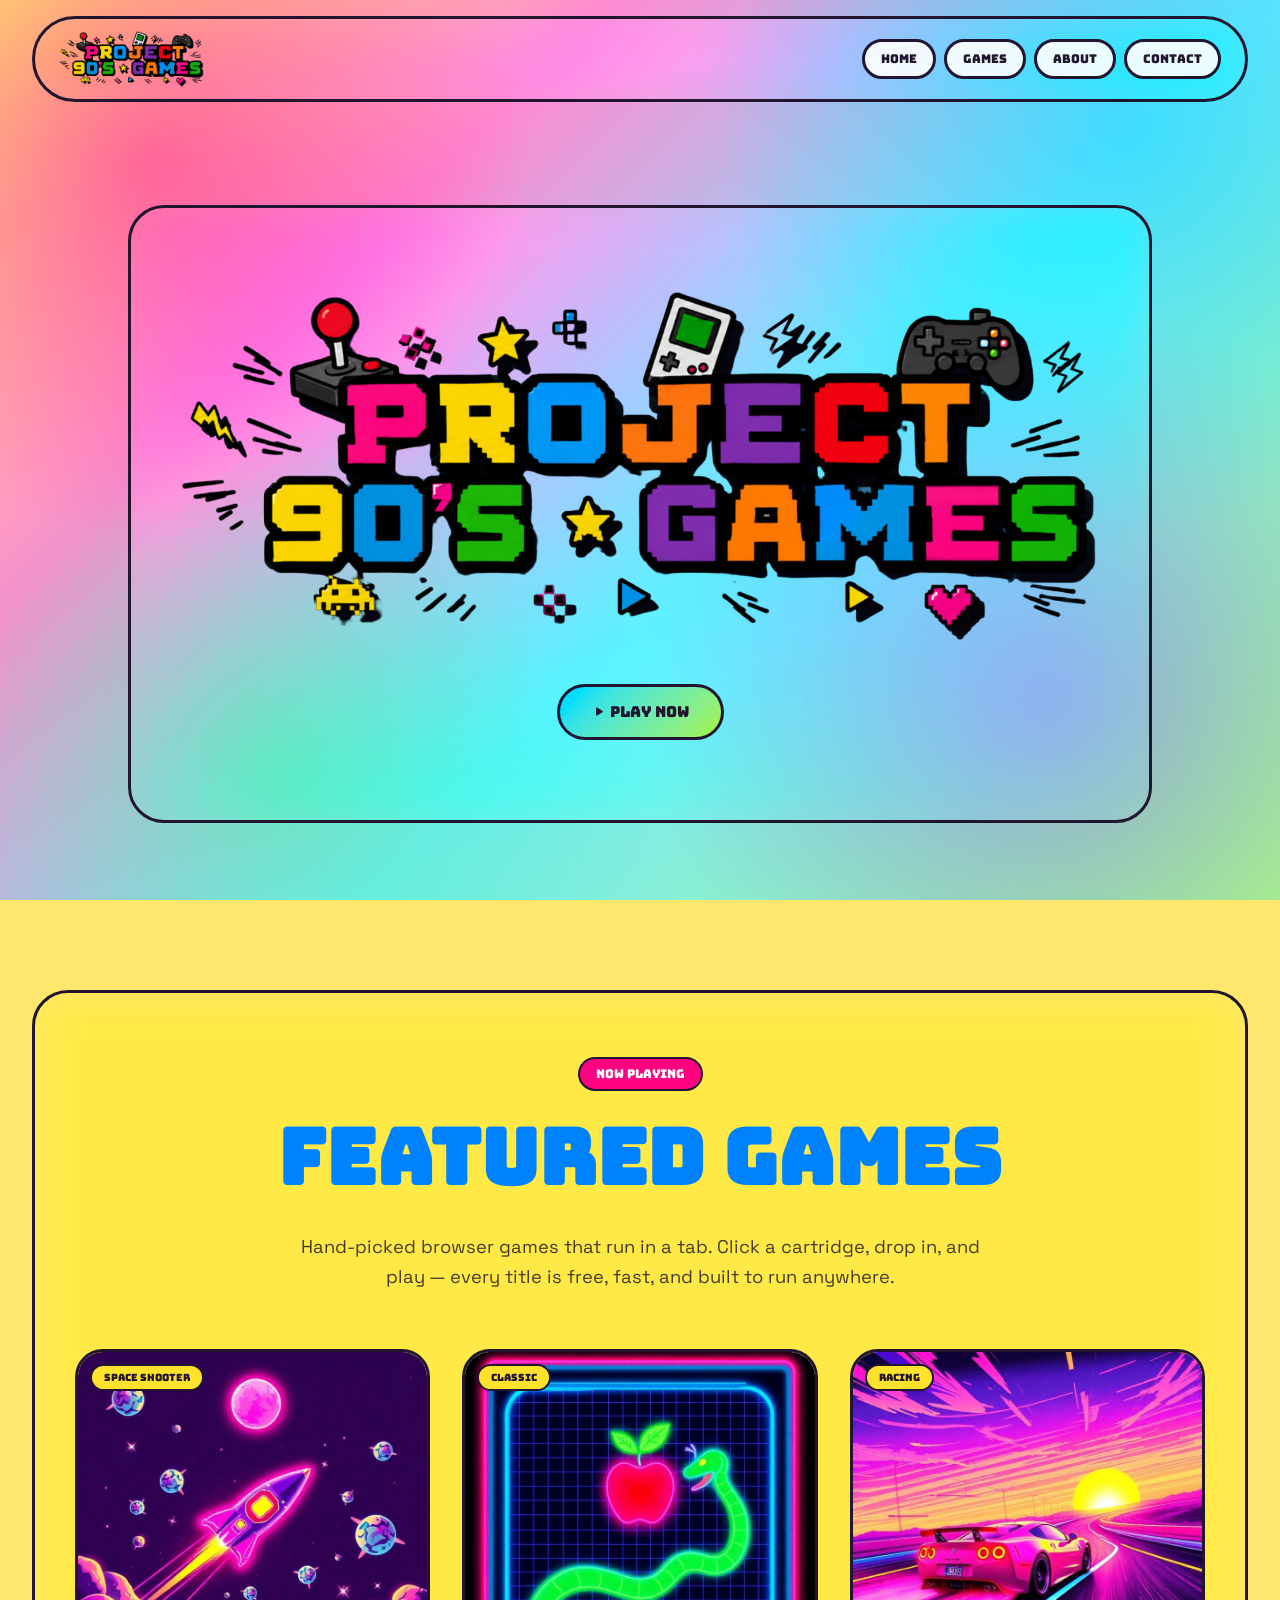
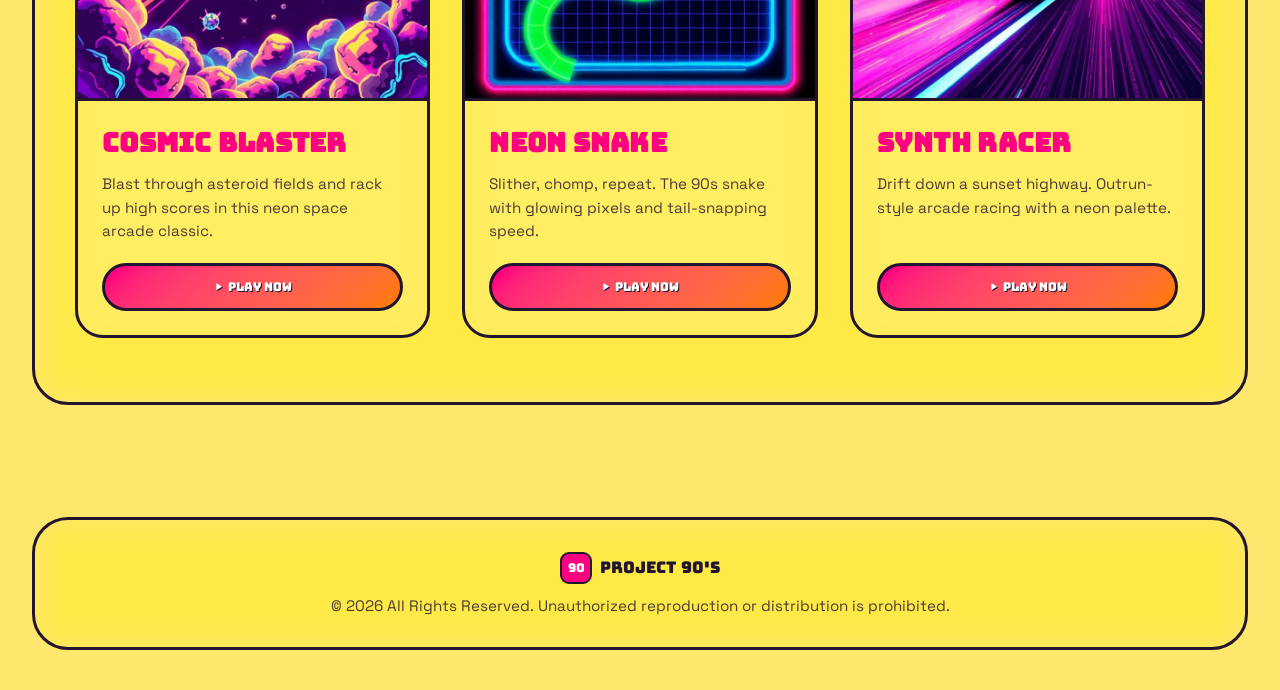
==== index_2.html @ af44f26e "Rename index.html to index_2.html" ====
<!DOCTYPE html>

<html lang="en">
<head>
<meta charset="utf-8"/>
<meta content="width=device-width, initial-scale=1.0" name="viewport"/>
<title>Project 90's — Free HTML Games</title>
<meta content="Project 90's — a neon retro arcade of free HTML browser games. Play instantly, no downloads, all the 90s nostalgia." name="description"/>
<meta content="Project 90's — Free HTML Games" property="og:title"/>
<meta content="A retro arcade of free HTML browser games. Play instantly in your browser." property="og:description"/>
<link href="https://fonts.googleapis.com" rel="preconnect"/>
<link crossorigin="" href="https://fonts.gstatic.com" rel="preconnect"/>
<link href="https://fonts.googleapis.com/css2?family=Bungee&amp;family=Space+Grotesk:wght@400;500;700;900&amp;display=swap" rel="stylesheet"/>
<style>
:root {
  --neon-pink: oklch(0.68 0.28 5);
  --neon-cyan: oklch(0.82 0.16 220);
  --electric-blue: oklch(0.62 0.22 255);
  --arcade-yellow: oklch(0.92 0.18 95);
  --lime: oklch(0.88 0.22 130);
  --orange: oklch(0.74 0.2 50);
  --deep-purple: oklch(0.48 0.22 295);
  --ink: oklch(0.12 0.05 270);
  --grid-color: oklch(0.7 0.18 295 / 0.18);
  --shadow-arcade: 6px 6px 0 var(--ink);
}
* { box-sizing: border-box; margin: 0; padding: 0; }
html { scroll-behavior: smooth; }
body {
  min-height: 100vh;
  overflow-x: hidden;
  color: white;
  font-family: "Space Grotesk", system-ui, sans-serif;
  background-color: oklch(0.16 0.07 275);
  background-image:
    radial-gradient(ellipse 90% 60% at 50% -10%, oklch(0.5 0.25 295 / 0.6), transparent 60%),
    radial-gradient(ellipse 60% 40% at 90% 10%, oklch(0.68 0.28 5 / 0.35), transparent 60%),
    radial-gradient(ellipse 60% 40% at 10% 90%, oklch(0.62 0.22 255 / 0.4), transparent 60%),
    linear-gradient(180deg, oklch(0.14 0.07 275), oklch(0.18 0.09 280));
  background-attachment: fixed;
}
h1, h2, h3, .font-display { font-family: "Bungee", "Press Start 2P", system-ui, sans-serif; letter-spacing: .01em; }
a { color: inherit; text-decoration: none; }
button, a { -webkit-tap-highlight-color: transparent; }
.grid-overlay::before {
  content: "";
  position: fixed;
  inset: 0;
  pointer-events: none;
  background-image: linear-gradient(var(--grid-color) 1px, transparent 1px), linear-gradient(90deg, var(--grid-color) 1px, transparent 1px);
  background-size: 60px 60px;
  -webkit-mask-image: radial-gradient(ellipse 90% 70% at 50% 50%, black 30%, transparent 80%);
  mask-image: radial-gradient(ellipse 90% 70% at 50% 50%, black 30%, transparent 80%);
  z-index: 0;
}
.mouse-orb {
  position: fixed;
  inset: 0;
  pointer-events: none;
  z-index: 0;
  mix-blend-mode: screen;
  background: radial-gradient(circle 380px at 50% 30%, oklch(1 0 0 / 0.18), oklch(0.92 0.18 95 / 0.18) 25%, oklch(0.82 0.16 220 / 0.14) 45%, oklch(0.68 0.28 5 / 0.12) 65%, transparent 80%);
}
.site-header { position: sticky; top: 0; z-index: 50; padding: 16px 32px; transition: padding .25s ease; }
.nav-shell, .glass { background: oklch(1 0 0 / 0.08); backdrop-filter: blur(20px) saturate(140%); border: 3px solid var(--ink); box-shadow: var(--shadow-arcade); }
.nav-shell { max-width: 1280px; margin: 0 auto; display: flex; justify-content: space-between; align-items: center; gap: 18px; border-radius: 999px; padding: 12px 24px; }
.logo { display: flex; align-items: center; gap: 10px; min-width: 0; }
.logo-mark { display: grid; place-items: center; width: 36px; height: 36px; flex: 0 0 auto; border-radius: 12px; background: var(--arcade-yellow); color: var(--ink); border: 3px solid var(--ink); font-size: 14px; }
.logo-text { color: var(--arcade-yellow); font-size: 18px; text-shadow: 2px 2px 0 var(--ink); white-space: nowrap; }
.nav-links { display: flex; align-items: center; gap: 8px; }
.nav-links a {
  display: inline-flex;
  border: 3px solid var(--ink);
  background: rgb(255 255 255 / .9);
  color: var(--ink);
  border-radius: 999px;
  padding: 9px 16px;
  font-family: "Bungee", system-ui, sans-serif;
  font-size: 12px;
  box-shadow: 3px 3px 0 var(--ink);
  transition: transform .2s ease, background .2s ease, box-shadow .2s ease;
}
.nav-links a:hover, .nav-links a:focus-visible { transform: translateY(-2px); background: var(--arcade-yellow); box-shadow: 3px 3px 0 var(--neon-pink); outline: none; }
main, footer { position: relative; z-index: 10; }
.hero { min-height: 88vh; display: flex; align-items: center; justify-content: center; padding: 64px 32px; }
.hero-card { width: 100%; max-width: 1024px; text-align: center; border-radius: 36px; padding: 80px 48px; }
.badge { display: inline-flex; align-items: center; gap: 8px; border: 2px solid var(--ink); background: var(--neon-cyan); color: var(--ink); border-radius: 999px; padding: 7px 16px; font-size: 12px; margin-bottom: 24px; }
.pulse { width: 8px; height: 8px; border-radius: 50%; background: var(--neon-pink); animation: pulse 1.4s infinite ease-in-out; }
@keyframes pulse { 0%, 100% { opacity: 1; transform: scale(1); } 50% { opacity: .35; transform: scale(1.5); } }
.hero h1 { color: var(--arcade-yellow); font-size: clamp(3.15rem, 8.8vw, 7rem); line-height: .95; text-shadow: 3px 3px 0 var(--ink), 6px 6px 0 var(--neon-pink); }
.hero-line { display: inline-flex; align-items: center; justify-content: center; gap: 12px; flex-wrap: wrap; }
.star { display: grid; place-items: center; width: clamp(56px, 8vw, 80px); height: clamp(56px, 8vw, 80px); border-radius: 20px; background: var(--neon-pink); color: var(--ink); border: 3px solid var(--ink); font-size: clamp(24px, 4vw, 40px); text-shadow: none; }
.hero p { max-width: 680px; margin: 32px auto 0; color: rgb(255 255 255 / .85); font-size: clamp(1rem, 2vw, 1.15rem); line-height: 1.65; }
.hero strong { color: var(--neon-cyan); }
.cta-row { display: flex; justify-content: center; align-items: center; gap: 16px; flex-wrap: wrap; margin-top: 40px; }
.btn { display: inline-flex; align-items: center; justify-content: center; gap: 10px; min-height: 56px; border: 3px solid var(--ink); border-radius: 999px; padding: 14px 32px; font-family: "Bungee", system-ui, sans-serif; font-size: 15px; color: var(--ink); transition: transform .2s ease, box-shadow .2s ease, background .2s ease; }
.btn:hover, .btn:focus-visible { transform: translateY(-4px); outline: none; }
.btn-primary { background: linear-gradient(135deg, var(--neon-cyan), var(--lime)); box-shadow: 6px 6px 0 var(--ink), 0 0 40px oklch(0.82 0.16 220 / 0.5); }
.btn-primary:hover { box-shadow: 8px 8px 0 var(--ink), 0 0 60px oklch(0.82 0.16 220 / 0.8); }
.btn-secondary { background: rgb(255 255 255 / .9); box-shadow: 6px 6px 0 var(--neon-pink); }
.btn-secondary:hover { background: var(--arcade-yellow); }
.stats { display: grid; grid-template-columns: repeat(3, 1fr); gap: 24px; margin-top: 48px; }
.stat { border: 3px solid var(--ink); border-radius: 20px; background: rgb(255 255 255 / .1); backdrop-filter: blur(8px); padding: 16px 12px; box-shadow: 4px 4px 0 var(--ink); }
.stat-num { font-family: "Bungee", system-ui, sans-serif; font-size: clamp(1.6rem, 4vw, 2.5rem); text-shadow: 2px 2px 0 var(--ink); }
.stat-label { margin-top: 4px; color: rgb(255 255 255 / .7); font-family: "Bungee", system-ui, sans-serif; font-size: 11px; }
.pink { color: var(--neon-pink); } .lime { color: var(--lime); } .yellow { color: var(--arcade-yellow); }
.games { padding: 80px 32px 112px; }
.games-shell, .footer-shell { max-width: 1280px; margin: 0 auto; border-radius: 36px; background: oklch(1 0 0 / 0.85); backdrop-filter: blur(20px) saturate(140%); border: 3px solid var(--ink); color: var(--ink); box-shadow: var(--shadow-arcade); }
.games-shell { padding: 64px 40px; }
.section-badge { display: inline-block; border: 2px solid var(--ink); background: var(--neon-pink); color: white; border-radius: 999px; padding: 7px 16px; font-family: "Bungee", system-ui, sans-serif; font-size: 12px; }
.games h2 { margin-top: 16px; color: var(--electric-blue); font-size: clamp(2.5rem, 6vw, 5rem); text-shadow: 3px 3px 0 oklch(1 0 0), 6px 6px 0 var(--neon-pink); }
.section-copy { max-width: 680px; margin: 24px auto 0; color: rgb(18 16 36 / .8); font-size: clamp(1rem, 2vw, 1.15rem); line-height: 1.65; text-align: center; }
.games-grid { margin-top: 56px; display: grid; grid-template-columns: repeat(3, minmax(0, 1fr)); gap: 32px; }
.game-card { position: relative; overflow: hidden; display: flex; flex-direction: column; border: 3px solid var(--ink); border-radius: 28px; background: rgb(255 255 255 / .85); backdrop-filter: blur(12px); box-shadow: 6px 6px 0 var(--ink), 0 0 0 oklch(0.68 0.28 5 / 0); transition: transform .3s ease, box-shadow .3s ease; }
.game-card:hover { transform: translateY(-8px); box-shadow: 8px 8px 0 var(--ink), 0 0 40px oklch(0.68 0.28 5 / .55); }
.game-card::after { content: ""; position: absolute; inset: 0; background: linear-gradient(120deg, transparent 30%, oklch(1 0 0 / .35) 50%, transparent 70%); transform: translateX(-120%); transition: transform .8s ease; pointer-events: none; }
.game-card:hover::after { transform: translateX(120%); }
.game-image { position: relative; aspect-ratio: 1 / 1; overflow: hidden; border-bottom: 3px solid var(--ink); background: var(--ink); }
.game-image img { width: 100%; height: 100%; object-fit: cover; display: block; transition: transform .5s ease; }
.game-card:hover img { transform: scale(1.05); }
.game-tag { position: absolute; top: 12px; left: 12px; border: 2px solid var(--ink); border-radius: 999px; background: var(--arcade-yellow); color: var(--ink); padding: 5px 12px; font-family: "Bungee", system-ui, sans-serif; font-size: 10px; box-shadow: 2px 2px 0 var(--ink); }
.game-body { display: flex; flex: 1; flex-direction: column; padding: 24px; }
.game-body h3 { color: var(--neon-pink); font-size: clamp(1.35rem, 2.5vw, 1.65rem); text-shadow: 2px 2px 0 oklch(1 0 0), 3px 3px 0 var(--ink); }
.game-body p { flex: 1; margin-top: 12px; color: rgb(18 16 36 / .75); font-size: .95rem; line-height: 1.55; }
.play-btn { margin-top: 20px; cursor: pointer; border: 3px solid var(--ink); border-radius: 999px; padding: 13px 20px; color: white; background: linear-gradient(135deg, var(--neon-pink), var(--orange)); box-shadow: 4px 4px 0 var(--neon-cyan); text-shadow: 1px 1px 0 var(--ink); font-family: "Bungee", system-ui, sans-serif; font-size: 12px; transition: transform .2s ease, box-shadow .2s ease; }
.play-btn:hover, .play-btn:focus-visible { transform: translateY(-2px); box-shadow: 5px 5px 0 var(--arcade-yellow); outline: none; }
.footer { padding: 0 32px 40px; }
.footer-shell { padding: 32px 24px; text-align: center; }
.footer-logo { display: flex; align-items: center; justify-content: center; gap: 8px; color: var(--ink); font-family: "Bungee", system-ui, sans-serif; }
.footer-mark { display: grid; place-items: center; width: 32px; height: 32px; border: 2px solid var(--ink); border-radius: 9px; background: var(--neon-pink); color: white; font-size: 12px; }
.footer p { margin-top: 12px; color: rgb(18 16 36 / .7); font-size: .95rem; }
@media (max-width: 900px) {
  .site-header { padding: 12px 16px; }
  .nav-shell { border-radius: 28px; padding: 12px; align-items: flex-start; }
  .logo-text { display: none; }
  .nav-links { flex-wrap: wrap; justify-content: flex-end; gap: 6px; }
  .nav-links a { font-size: 10px; padding: 8px 11px; }
  .hero { padding: 44px 16px 56px; min-height: auto; }
  .hero-card { padding: 48px 20px; border-radius: 28px; }
  .hero h1 { font-size: clamp(2.7rem, 14vw, 5.4rem); }
  .cta-row { flex-direction: column; align-items: stretch; }
  .btn { width: 100%; max-width: 320px; margin-inline: auto; }
  .stats { gap: 10px; }
  .stat { padding: 13px 6px; border-radius: 16px; }
  .stat-label { font-size: 9px; }
  .games { padding: 56px 16px 80px; }
  .games-shell { padding: 44px 18px; border-radius: 28px; }
  .games-grid { grid-template-columns: 1fr; gap: 24px; margin-top: 40px; }
  .game-card { max-width: 440px; width: 100%; margin-inline: auto; }
  .footer { padding-inline: 16px; }
}
@media (min-width: 701px) and (max-width: 1050px) { .games-grid { grid-template-columns: repeat(2, minmax(0, 1fr)); } }
@media (max-width: 480px) {
  body { background-attachment: scroll; }
  .mouse-orb { display: none; }
  .grid-overlay::before { background-size: 42px 42px; }
  .nav-shell { gap: 8px; }
  .logo-mark { width: 34px; height: 34px; font-size: 12px; }
  .nav-links a { font-size: 9px; padding: 7px 8px; border-width: 2px; }
  .badge, .section-badge { font-size: 9px; }
  .hero-card { padding: 38px 14px; }
  .star { border-radius: 15px; }
  .stats { grid-template-columns: 1fr; max-width: 260px; margin-inline: auto; }
  .game-body { padding: 20px; }
}
@media (prefers-reduced-motion: reduce) { *, *::before, *::after { animation: none !important; transition: none !important; scroll-behavior: auto !important; } .mouse-orb { display: none; } }


/* Dark mode toggle */
.theme-toggle{
  display:inline-flex;align-items:center;justify-content:center;
  border:3px solid var(--ink);background:#fff;color:var(--ink);
  border-radius:999px;padding:9px 16px;font-family:"Bungee",system-ui,sans-serif;
  font-size:12px;box-shadow:3px 3px 0 var(--ink);cursor:pointer;
}
.theme-toggle:hover{transform:translateY(-2px);}
body.dark-mode{
  color:#eaeaea;
  background:#0b0b12;
  background-image:linear-gradient(180deg,#08080d,#141421);
}
body.dark-mode .nav-shell,
body.dark-mode .glass,
body.dark-mode .games-shell,
body.dark-mode .footer-shell,
body.dark-mode .game-card,
body.dark-mode .stat{
  background:rgba(20,20,28,.9)!important;
  color:#f3f3f3!important;
}
body.dark-mode .game-body p,
body.dark-mode .section-copy,
body.dark-mode .footer p,
body.dark-mode .stat-label{color:rgba(255,255,255,.75)!important;}
body.dark-mode .nav-links a,
body.dark-mode .btn-secondary{
  background:#222;color:#f3f3f3;
}

</style>
<style>
body{transition:background .5s,color .5s;}
body::before{content:'';position:fixed;inset:0;pointer-events:none;
background:
radial-gradient(circle at 10% 20%,rgba(255,0,128,.18),transparent 30%),
radial-gradient(circle at 90% 30%,rgba(0,200,255,.18),transparent 30%),
radial-gradient(circle at 50% 90%,rgba(255,230,0,.16),transparent 35%);
z-index:-1;}
.theme-toggle{transition:all .5s;}
.theme-toggle .icon{display:inline-block;transition:transform .5s;}
body.dark-mode .theme-toggle .icon{transform:rotate(180deg);}
</style>
<style>
/* Requested visual changes: colorful page, no mouse-follow shade, outline-only containers */
:root {
  --ink: #21152f;
  --grid-color: rgb(33 21 47 / 0.18);
  --shadow-arcade: none;
}

body,
body.dark-mode {
  color: #21152f;
  background-color: #ffe66d !important;
  background-image:
    radial-gradient(circle at 12% 18%, rgb(255 0 149 / 0.46), transparent 28%),
    radial-gradient(circle at 88% 14%, rgb(0 209 255 / 0.48), transparent 30%),
    radial-gradient(circle at 22% 86%, rgb(50 255 126 / 0.42), transparent 30%),
    radial-gradient(circle at 82% 78%, rgb(146 71 255 / 0.44), transparent 32%),
    linear-gradient(135deg, #fff06a 0%, #ff8bd1 28%, #77e7ff 58%, #a7ff83 100%) !important;
  background-attachment: fixed;
}

body::before,
.mouse-orb,
.game-card::after {
  display: none !important;
  background: none !important;
}

.nav-shell,
.glass,
.hero-card,
.stat,
.games-shell,
.footer-shell,
.game-card,
.game-body,
body.dark-mode .nav-shell,
body.dark-mode .glass,
body.dark-mode .games-shell,
body.dark-mode .footer-shell,
body.dark-mode .game-card,
body.dark-mode .stat {
  background: transparent !important;
  background-color: transparent !important;
  box-shadow: none !important;
  backdrop-filter: none !important;
  -webkit-backdrop-filter: none !important;
  color: #21152f !important;
}

.nav-links a,
.theme-toggle,
.btn,
.game-tag,
.badge,
.section-badge,
.play-btn,
.logo-mark,
.star,
.footer-mark {
  box-shadow: none !important;
}

.game-card:hover,
.btn-primary,
.btn-primary:hover,
.btn-secondary,
.play-btn:hover,
.play-btn:focus-visible,
.nav-links a:hover,
.nav-links a:focus-visible {
  box-shadow: none !important;
}

.hero p,
.section-copy,
.game-body p,
.footer p,
.stat-label,
body.dark-mode .game-body p,
body.dark-mode .section-copy,
body.dark-mode .footer p,
body.dark-mode .stat-label {
  color: rgb(33 21 47 / 0.82) !important;
}

.games h2,
.hero h1,
.game-body h3,
.logo-text,
.stat-num {
  text-shadow: none !important;
}
</style>
<style>
/* Final updates: no dark-mode button, outlined glass blur, Snake opens snake.html */
.nav-shell,
.glass,
.hero-card,
.stat,
.games-shell,
.footer-shell,
.game-card,
.game-body {
  background: rgb(255 255 255 / 0.08) !important;
  background-color: rgb(255 255 255 / 0.08) !important;
  backdrop-filter: blur(20px) saturate(145%) !important;
  -webkit-backdrop-filter: blur(20px) saturate(145%) !important;
  box-shadow: none !important;
}
.game-body {
  background: transparent !important;
  backdrop-filter: none !important;
  -webkit-backdrop-filter: none !important;
}
.theme-toggle,
#themeToggle {
  display: none !important;
}
body.dark-mode {
  color: #21152f !important;
}
body.dark-mode .nav-shell,
body.dark-mode .glass,
body.dark-mode .games-shell,
body.dark-mode .footer-shell,
body.dark-mode .game-card,
body.dark-mode .stat {
  background: rgb(255 255 255 / 0.08) !important;
  color: #21152f !important;
}
a.play-btn {
  display: inline-flex;
  align-items: center;
  justify-content: center;
  text-align: center;
}
</style></head>
<body class="grid-overlay">
<header class="site-header">
<div class="nav-shell">
<a aria-label="Project 90's home" class="logo" href="#home"><img src="[data-uri]" style="height:56px;max-width:320px;object-fit:contain"/></a>
<nav aria-label="Main navigation" class="nav-links"><a href="#home">Home</a><a href="#games">Games</a><a href="#about">About</a><a href="#contact">Contact</a></nav>
</div>
</header>
<main>
<section class="hero" id="home">
<div class="hero-card glass">
<h1><img src="[data-uri]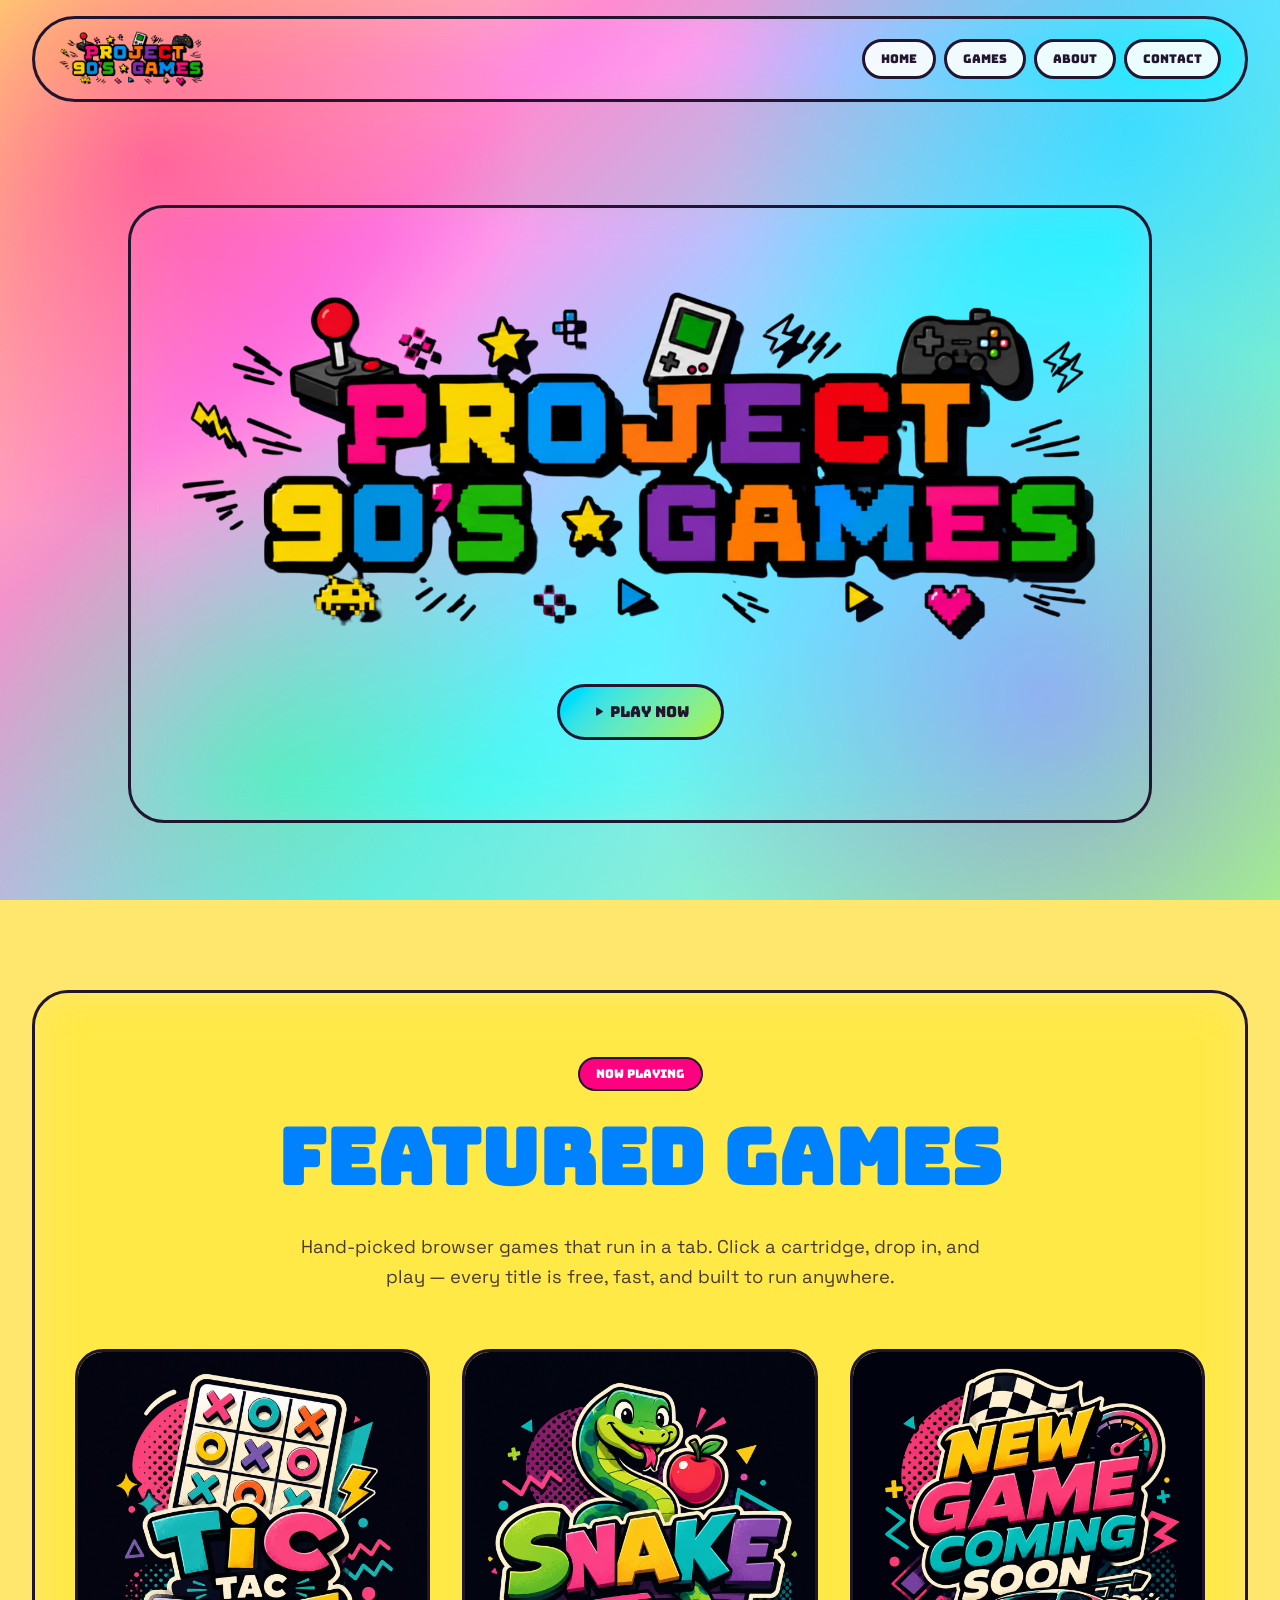
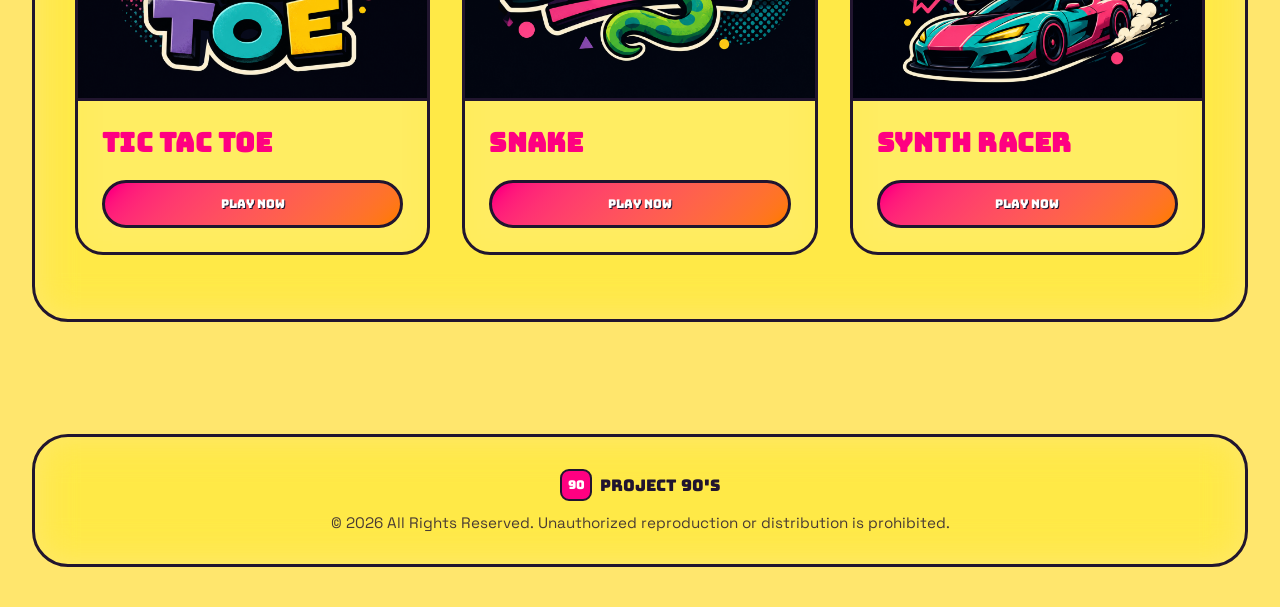
